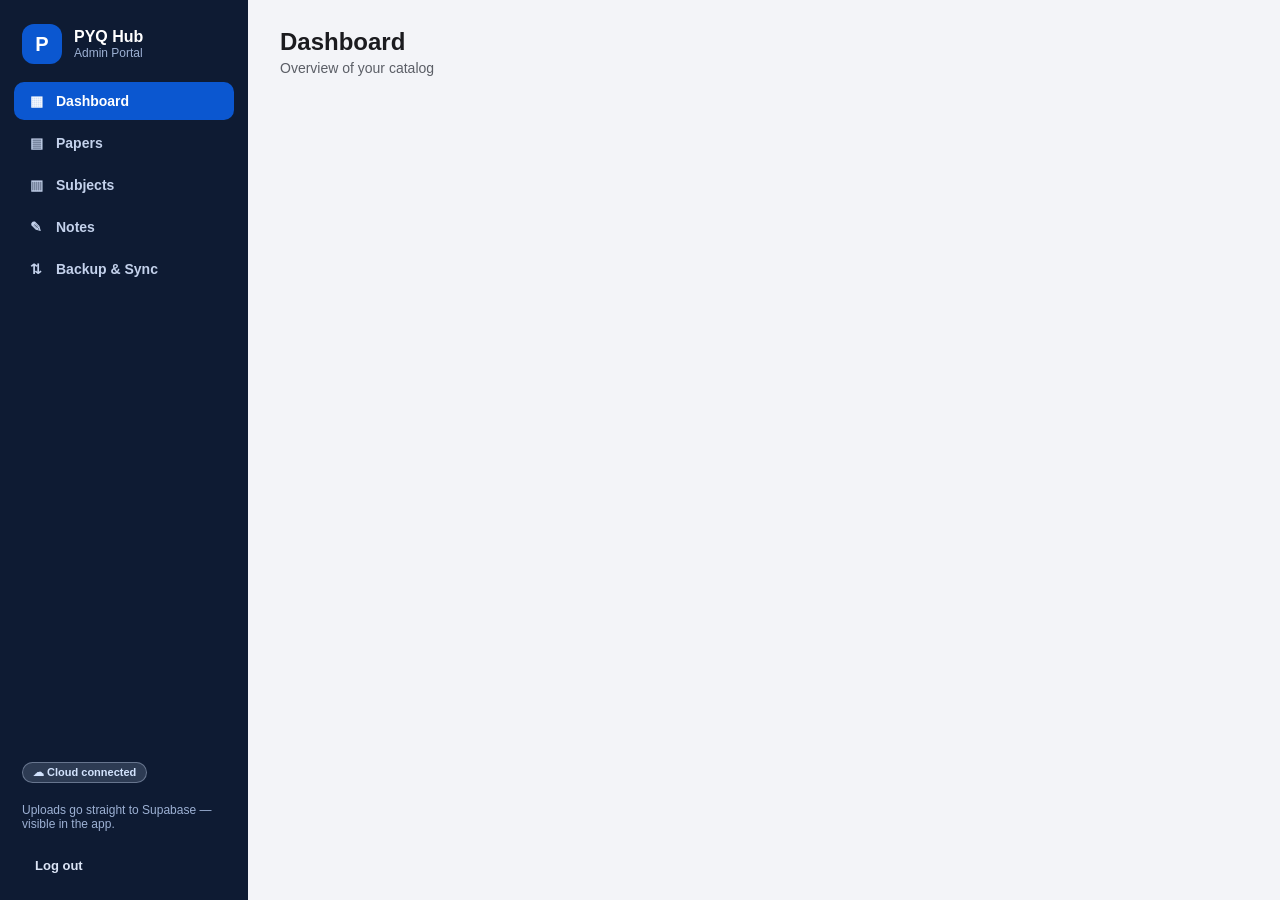
==== admin-portal/public/index.html @ 12325e86 "Initial commit: PaperAdda Android app + admin portal - android/: Kotlin Compose app (com.paperadda.a" ====
<!DOCTYPE html>
<html lang="en">
<head>
  <meta charset="UTF-8" />
  <meta name="viewport" content="width=device-width, initial-scale=1.0" />
  <title>PYQ Hub — Admin Portal</title>
  <link rel="stylesheet" href="css/styles.css" />
</head>
<body>
  <div class="app">
    <!-- ============ SIDEBAR ============ -->
    <aside class="sidebar">
      <div class="brand">
        <div class="brand-icon">P</div>
        <div>
          <div class="brand-name">PYQ Hub</div>
          <div class="brand-sub">Admin Portal</div>
        </div>
      </div>
      <nav class="nav" id="mainNav">
        <button class="nav-item active" data-view="dashboard">
          <span class="nav-ico">▦</span> Dashboard
        </button>
        <button class="nav-item" data-view="papers">
          <span class="nav-ico">▤</span> Papers
        </button>
        <button class="nav-item" data-view="subjects">
          <span class="nav-ico">▥</span> Subjects
        </button>
        <button class="nav-item" data-view="notes">
          <span class="nav-ico">✎</span> Notes
        </button>
        <button class="nav-item" data-view="data">
          <span class="nav-ico">⇅</span> Backup &amp; Sync
        </button>
      </nav>
      <div class="sidebar-foot">
        <div class="pill">☁ Cloud connected</div>
        <p id="adminEmail" class="muted" style="margin:0 0 8px"></p>
        <p>Uploads go straight to Supabase — visible in the app.</p>
        <button class="btn small ghost" id="btnLogout" style="color:#dbe4f5;margin-top:8px">Log out</button>
      </div>
    </aside>

    <!-- ============ MAIN ============ -->
    <main class="main">
      <header class="topbar">
        <div>
          <h1 id="viewTitle">Dashboard</h1>
          <p id="viewSubtitle">Overview of your catalog</p>
        </div>
        <div class="topbar-actions" id="topbarActions"></div>
      </header>

      <section class="view active" id="view-dashboard"></section>
      <section class="view" id="view-papers"></section>
      <section class="view" id="view-subjects"></section>
      <section class="view" id="view-notes"></section>
      <section class="view" id="view-data"></section>
    </main>
  </div>

  <!-- Login gate (admin only) -->
  <div class="login-backdrop" id="loginBackdrop" hidden>
    <div class="login-card">
      <div class="brand-icon" style="margin:0 auto 12px">P</div>
      <h2>PYQ Hub Admin</h2>
      <p class="muted">Sign in with your admin account. Students never see this page.</p>
      <div class="field"><label>Email</label><input id="loginEmail" type="email" autocomplete="username" placeholder="you@example.com" /></div>
      <div class="field"><label>Password</label><input id="loginPassword" type="password" autocomplete="current-password" placeholder="••••••••" /></div>
      <p class="hint" id="loginError" style="color:var(--danger);min-height:18px"></p>
      <button class="btn" id="btnLogin" style="width:100%">Sign in</button>
    </div>
  </div>

  <!-- Modal + toast roots -->
  <div class="modal-backdrop" id="modalBackdrop" hidden>
    <div class="modal" role="dialog" aria-modal="true">
      <div class="modal-head">
        <h2 id="modalTitle">Modal</h2>
        <button class="icon-btn" id="modalClose" aria-label="Close">✕</button>
      </div>
      <div class="modal-body" id="modalBody"></div>
      <div class="modal-foot" id="modalFoot"></div>
    </div>
  </div>
  <div class="toast-wrap" id="toastWrap"></div>

  <script src="js/config.js"></script>
  <script src="js/db.js"></script>
  <script src="js/app.js"></script>
</body>
</html>
---- admin-portal/public/css/styles.css ----
:root {
  --primary: #0b57d0;
  --primary-dark: #08419e;
  --primary-soft: #d3e3fd;
  --bg: #f3f4f8;
  --surface: #ffffff;
  --text: #1b1b1f;
  --text-2: #5b5e66;
  --border: #e2e3e9;
  --danger: #b3261e;
  --danger-soft: #f9dedc;
  --ok: #146c2e;
  --ok-soft: #d4edda;
  --radius: 14px;
  --shadow: 0 1px 2px rgba(16, 24, 40, .06), 0 4px 16px rgba(16, 24, 40, .07);
}

* { box-sizing: border-box; }
html, body { height: 100%; }
body {
  margin: 0;
  font-family: -apple-system, BlinkMacSystemFont, "Segoe UI", Roboto, "Helvetica Neue", Arial, sans-serif;
  background: var(--bg);
  color: var(--text);
  font-size: 14px;
}

.app { display: flex; min-height: 100vh; }

/* ---------- Sidebar ---------- */
.sidebar {
  width: 248px;
  flex-shrink: 0;
  background: #0e1b33;
  color: #dbe4f5;
  display: flex;
  flex-direction: column;
  padding: 20px 14px;
  position: sticky;
  top: 0;
  height: 100vh;
}
.brand { display: flex; gap: 12px; align-items: center; padding: 4px 8px 18px; }
.brand-icon {
  width: 40px; height: 40px; border-radius: 12px;
  background: var(--primary); color: #fff;
  display: flex; align-items: center; justify-content: center;
  font-weight: 800; font-size: 20px;
}
.brand-name { font-weight: 700; font-size: 16px; color: #fff; }
.brand-sub { font-size: 12px; color: #9db1d4; }
.nav { display: flex; flex-direction: column; gap: 4px; }
.nav-item {
  display: flex; align-items: center; gap: 10px;
  background: transparent; border: 0; color: #c4d2ec;
  padding: 11px 12px; border-radius: 10px;
  font-size: 14px; font-weight: 600; cursor: pointer; text-align: left;
}
.nav-item:hover { background: rgba(255,255,255,.08); color: #fff; }
.nav-item.active { background: var(--primary); color: #fff; }
.nav-ico { width: 20px; text-align: center; }
.sidebar-foot { margin-top: auto; padding: 12px 8px 0; font-size: 12px; color: #9db1d4; }
.pill {
  display: inline-block; background: rgba(211,227,253,.16); color: #d3e3fd;
  border: 1px solid rgba(211,227,253,.35);
  font-size: 11px; font-weight: 700; padding: 3px 10px; border-radius: 999px;
  margin-bottom: 8px;
}

/* ---------- Main ---------- */
.main { flex: 1; min-width: 0; padding: 28px 32px 64px; max-width: 1180px; }
.topbar { display: flex; align-items: flex-start; justify-content: space-between; gap: 16px; margin-bottom: 22px; }
.topbar h1 { margin: 0; font-size: 24px; }
.topbar p { margin: 4px 0 0; color: var(--text-2); }
.topbar-actions { display: flex; gap: 10px; }

/* ---------- Buttons / inputs ---------- */
.btn {
  appearance: none; border: 1px solid transparent; border-radius: 10px;
  padding: 10px 18px; font-size: 14px; font-weight: 700; cursor: pointer;
  background: var(--primary); color: #fff;
}
.btn:hover { background: var(--primary-dark); }
.btn.secondary { background: var(--surface); color: var(--primary); border-color: var(--primary); }
.btn.secondary:hover { background: var(--primary-soft); }
.btn.danger { background: var(--danger); }
.btn.ghost { background: transparent; color: var(--text-2); }
.btn.small { padding: 6px 12px; font-size: 13px; border-radius: 8px; }
.btn:disabled { opacity: .55; cursor: not-allowed; }

.icon-btn {
  border: 0; background: #eef0f5; color: var(--text);
  width: 32px; height: 32px; border-radius: 8px; cursor: pointer; font-size: 14px;
}
.icon-btn:hover { background: #e0e3ea; }

.field { margin-bottom: 14px; }
.field label { display: block; font-size: 12px; font-weight: 700; color: var(--text-2); margin-bottom: 6px; text-transform: uppercase; letter-spacing: .04em; }
.field input, .field select, .field textarea {
  width: 100%; padding: 10px 12px; font-size: 14px;
  border: 1px solid var(--border); border-radius: 10px; background: #fff; color: var(--text);
  font-family: inherit;
}
.field input:focus, .field select:focus, .field textarea:focus {
  outline: 2px solid var(--primary); border-color: var(--primary);
}
.field textarea { resize: vertical; min-height: 110px; }
.field-row { display: grid; grid-template-columns: 1fr 1fr; gap: 12px; }
.hint { font-size: 12px; color: var(--text-2); margin-top: 6px; }

/* ---------- Cards / stats ---------- */
.cards { display: grid; grid-template-columns: repeat(4, 1fr); gap: 14px; margin-bottom: 22px; }
.card {
  background: var(--surface); border-radius: var(--radius);
  padding: 18px; box-shadow: var(--shadow);
}
.stat-num { font-size: 30px; font-weight: 800; }
.stat-label { color: var(--text-2); font-size: 13px; margin-top: 2px; }
.panel {
  background: var(--surface); border-radius: var(--radius);
  box-shadow: var(--shadow); padding: 18px; margin-bottom: 18px;
}
.panel h3 { margin: 0 0 12px; font-size: 16px; }

/* ---------- Filters ---------- */
.filters { display: flex; flex-wrap: wrap; gap: 10px; margin-bottom: 16px; }
.filters select, .filters input {
  padding: 9px 12px; font-size: 14px; border: 1px solid var(--border);
  border-radius: 10px; background: #fff; font-family: inherit;
}
.filters input { flex: 1; min-width: 180px; }

/* ---------- Tables ---------- */
.table-wrap { overflow-x: auto; }
table { width: 100%; border-collapse: collapse; font-size: 13.5px; }
th, td { text-align: left; padding: 11px 12px; border-bottom: 1px solid var(--border); vertical-align: middle; }
th { font-size: 12px; text-transform: uppercase; letter-spacing: .05em; color: var(--text-2); background: #f7f8fb; }
tr:last-child td { border-bottom: 0; }
.badge {
  display: inline-block; font-size: 12px; font-weight: 700;
  background: var(--primary-soft); color: var(--primary-dark);
  padding: 3px 10px; border-radius: 999px; white-space: nowrap;
}
.badge.grey { background: #eceef2; color: var(--text-2); }
.badge.green { background: var(--ok-soft); color: var(--ok); }
.badge.red { background: var(--danger-soft); color: var(--danger); }
.row-actions { display: flex; gap: 6px; white-space: nowrap; }
.empty { text-align: center; color: var(--text-2); padding: 36px 12px !important; }

/* ---------- Dropzone ---------- */
.dropzone {
  border: 2px dashed #b9c4d8; border-radius: 12px; padding: 26px 16px;
  text-align: center; color: var(--text-2); cursor: pointer; background: #f8faff;
}
.dropzone:hover, .dropzone.over { border-color: var(--primary); background: var(--primary-soft); }
.dropzone strong { color: var(--primary); }
.file-chip {
  display: flex; align-items: center; gap: 10px; margin-top: 10px;
  background: var(--ok-soft); color: var(--ok);
  border-radius: 10px; padding: 9px 12px; font-size: 13px; font-weight: 600;
}

/* ---------- Modal ---------- */
.modal-backdrop {
  position: fixed; inset: 0; background: rgba(10, 18, 35, .5);
  display: flex; align-items: flex-start; justify-content: center;
  padding: 48px 16px; z-index: 50; overflow-y: auto;
}
.modal-backdrop[hidden] { display: none; }
.modal { background: #fff; border-radius: 18px; width: 560px; max-width: 100%; box-shadow: var(--shadow); }
.modal-head { display: flex; align-items: center; justify-content: space-between; padding: 18px 20px 0; }
.modal-head h2 { margin: 0; font-size: 18px; }
.modal-body { padding: 16px 20px; }
.modal-foot { display: flex; justify-content: flex-end; gap: 10px; padding: 0 20px 20px; }

/* ---------- Login gate ---------- */
.login-backdrop {
  position: fixed; inset: 0; z-index: 100;
  background: #0e1b33;
  display: flex; align-items: center; justify-content: center; padding: 20px;
}
.login-backdrop[hidden] { display: none; }
.login-card {
  background: #fff; border-radius: 20px; width: 380px; max-width: 100%;
  padding: 32px 28px; text-align: center; box-shadow: var(--shadow);
}
.login-card h2 { margin: 0 0 4px; }
.login-card .field { text-align: left; }

/* ---------- Toast ---------- */
.toast-wrap { position: fixed; bottom: 24px; right: 24px; display: flex; flex-direction: column; gap: 10px; z-index: 99; }
.toast {
  background: #101c33; color: #fff; padding: 12px 18px; border-radius: 12px;
  font-size: 14px; font-weight: 600; box-shadow: var(--shadow);
  animation: slidein .25s ease;
}
.toast.ok { background: var(--ok); }
.toast.err { background: var(--danger); }
@keyframes slidein { from { transform: translateY(8px); opacity: 0; } }

/* ---------- Misc ---------- */
.muted { color: var(--text-2); }
.mono { font-family: ui-monospace, SFMono-Regular, Menlo, monospace; font-size: 12.5px; }
.list-plain { margin: 0; padding: 0; list-style: none; }
.list-plain li { padding: 10px 4px; border-bottom: 1px solid var(--border); display: flex; justify-content: space-between; gap: 12px; }
.list-plain li:last-child { border-bottom: 0; }
.view { display: none; }
.view.active { display: block; }
.codebox { background: #0e1b33; color: #d3e3fd; border-radius: 12px; padding: 14px 16px; font-size: 12.5px; overflow-x: auto; white-space: pre; }

@media (max-width: 900px) {
  .cards { grid-template-columns: repeat(2, 1fr); }
  .sidebar { width: 200px; }
  .main { padding: 20px 16px 64px; }
}
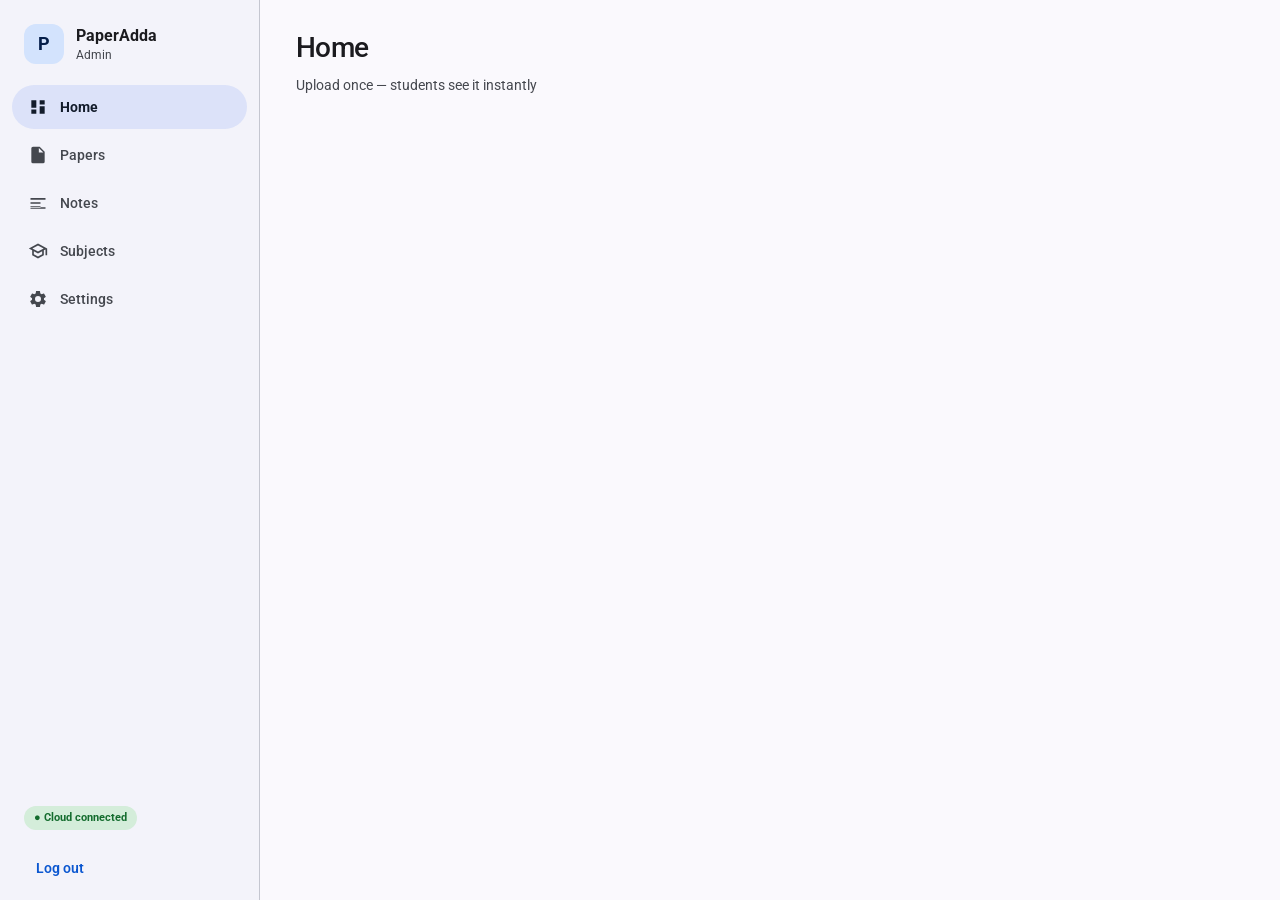
==== commit 967a3f8e: "Redesign admin portal: Material 3, simplified workflow - Material 3 design tokens mirroring Android " ====
--- a/admin-portal/public/index.html
+++ b/admin-portal/public/index.html
@@ -3,77 +3,82 @@
 <head>
   <meta charset="UTF-8" />
   <meta name="viewport" content="width=device-width, initial-scale=1.0" />
-  <title>PYQ Hub — Admin Portal</title>
+  <title>PaperAdda Admin</title>
+  <link rel="preconnect" href="https://fonts.googleapis.com" />
+  <link rel="preconnect" href="https://fonts.gstatic.com" crossorigin />
+  <link href="https://fonts.googleapis.com/css2?family=Roboto:wght@400;500;700&display=swap" rel="stylesheet" />
   <link rel="stylesheet" href="css/styles.css" />
 </head>
 <body>
   <div class="app">
-    <!-- ============ SIDEBAR ============ -->
     <aside class="sidebar">
       <div class="brand">
         <div class="brand-icon">P</div>
         <div>
-          <div class="brand-name">PYQ Hub</div>
-          <div class="brand-sub">Admin Portal</div>
+          <div class="brand-name">PaperAdda</div>
+          <div class="brand-sub">Admin</div>
         </div>
       </div>
+
       <nav class="nav" id="mainNav">
         <button class="nav-item active" data-view="dashboard">
-          <span class="nav-ico">▦</span> Dashboard
+          <svg class="nav-svg" viewBox="0 0 24 24" aria-hidden="true"><path d="M4 13h6V4H4v9zm0 7h6v-5H4v5zm10 0h6v-9h-6v9zm0-16v5h6V4h-6z"/></svg>
+          Home
         </button>
         <button class="nav-item" data-view="papers">
-          <span class="nav-ico">▤</span> Papers
+          <svg class="nav-svg" viewBox="0 0 24 24" aria-hidden="true"><path d="M14 2H6a2 2 0 0 0-2 2v16a2 2 0 0 0 2 2h12a2 2 0 0 0 2-2V8l-6-6zm-1 7V3.5L18.5 9H13z"/></svg>
+          Papers
+        </button>
+        <button class="nav-item" data-view="notes">
+          <svg class="nav-svg" viewBox="0 0 24 24" aria-hidden="true"><path d="M3 18h12v-2H3v2zm0-5h12v-2H3v2zm0-7v2h18V6H3zm18 13H3v-2h18v2z"/></svg>
+          Notes
         </button>
         <button class="nav-item" data-view="subjects">
-          <span class="nav-ico">▥</span> Subjects
-        </button>
-        <button class="nav-item" data-view="notes">
-          <span class="nav-ico">✎</span> Notes
+          <svg class="nav-svg" viewBox="0 0 24 24" aria-hidden="true"><path d="M12 3L1 9l4 2.18v6L12 21l7-3.82v-6l2-1.09V17h2V9L12 3zm6.82 6L12 12.72 5.18 9 12 5.28 18.82 9zM17 15.99l-5 2.73-5-2.73v-3.72L12 15l5-2.73v3.72z"/></svg>
+          Subjects
         </button>
         <button class="nav-item" data-view="data">
-          <span class="nav-ico">⇅</span> Backup &amp; Sync
+          <svg class="nav-svg" viewBox="0 0 24 24" aria-hidden="true"><path d="M19.14 12.94c.04-.3.06-.61.06-.94 0-.32-.02-.64-.07-.94l2.03-1.58a.49.49 0 0 0 .12-.61l-1.92-3.32a.49.49 0 0 0-.59-.22l-2.39.96c-.5-.38-1.03-.7-1.62-.94l-.36-2.54a.484.484 0 0 0-.48-.41h-3.84c-.24 0-.43.17-.47.41l-.36 2.54c-.59.24-1.13.57-1.62.94l-2.39-.96a.49.49 0 0 0-.59.22L2.74 8.87c-.12.21-.08.47.12.61l2.03 1.58c-.05.3-.07.62-.07.94s.02.64.07.94l-2.03 1.58a.49.49 0 0 0-.12.61l1.92 3.32c.12.22.37.29.59.22l2.39-.96c.5.38 1.03.7 1.62.94l.36 2.54c.05.24.24.41.48.41h3.84c.24 0 .44-.17.47-.41l.36-2.54c.59-.24 1.13-.56 1.62-.94l2.39.96c.22.08.47 0 .59-.22l1.92-3.32c.12-.22.07-.47-.12-.61l-2.01-1.58zM12 15.6A3.6 3.6 0 1 1 12 8.4a3.6 3.6 0 0 1 0 7.2z"/></svg>
+          Settings
         </button>
       </nav>
+
       <div class="sidebar-foot">
-        <div class="pill">☁ Cloud connected</div>
-        <p id="adminEmail" class="muted" style="margin:0 0 8px"></p>
-        <p>Uploads go straight to Supabase — visible in the app.</p>
-        <button class="btn small ghost" id="btnLogout" style="color:#dbe4f5;margin-top:8px">Log out</button>
+        <div class="pill" id="connPill">● Cloud connected</div>
+        <p id="adminEmail" class="muted"></p>
+        <button class="btn text-btn" id="btnLogout">Log out</button>
       </div>
     </aside>
 
-    <!-- ============ MAIN ============ -->
     <main class="main">
       <header class="topbar">
         <div>
-          <h1 id="viewTitle">Dashboard</h1>
-          <p id="viewSubtitle">Overview of your catalog</p>
+          <h1 id="viewTitle">Home</h1>
+          <p id="viewSubtitle">Upload once — students see it instantly</p>
         </div>
         <div class="topbar-actions" id="topbarActions"></div>
       </header>
 
       <section class="view active" id="view-dashboard"></section>
       <section class="view" id="view-papers"></section>
+      <section class="view" id="view-notes"></section>
       <section class="view" id="view-subjects"></section>
-      <section class="view" id="view-notes"></section>
       <section class="view" id="view-data"></section>
     </main>
   </div>
 
-  <!-- Login gate (admin only) -->
   <div class="login-backdrop" id="loginBackdrop" hidden>
     <div class="login-card">
-      <div class="brand-icon" style="margin:0 auto 12px">P</div>
-      <h2>PYQ Hub Admin</h2>
-      <p class="muted">Sign in with your admin account. Students never see this page.</p>
+      <div class="brand-icon login-logo">P</div>
+      <h2>PaperAdda Admin</h2>
+      <p class="muted">Sign in to publish papers &amp; notes.</p>
       <div class="field"><label>Email</label><input id="loginEmail" type="email" autocomplete="username" placeholder="you@example.com" /></div>
       <div class="field"><label>Password</label><input id="loginPassword" type="password" autocomplete="current-password" placeholder="••••••••" /></div>
-      <p class="hint" id="loginError" style="color:var(--danger);min-height:18px"></p>
-      <button class="btn" id="btnLogin" style="width:100%">Sign in</button>
+      <p class="hint" id="loginError" style="color:var(--error);min-height:18px"></p>
+      <button class="btn filled tonal-elev" id="btnLogin">Sign in</button>
     </div>
   </div>
 
-  <!-- Modal + toast roots -->
   <div class="modal-backdrop" id="modalBackdrop" hidden>
     <div class="modal" role="dialog" aria-modal="true">
       <div class="modal-head">
--- a/admin-portal/public/css/styles.css
+++ b/admin-portal/public/css/styles.css
@@ -1,215 +1,390 @@
+/* PaperAdda Admin — Material 3 tokens (mirrors Android Color.kt / Theme.kt) */
 :root {
+  /* Primary */
   --primary: #0b57d0;
-  --primary-dark: #08419e;
-  --primary-soft: #d3e3fd;
-  --bg: #f3f4f8;
-  --surface: #ffffff;
-  --text: #1b1b1f;
-  --text-2: #5b5e66;
-  --border: #e2e3e9;
-  --danger: #b3261e;
-  --danger-soft: #f9dedc;
-  --ok: #146c2e;
-  --ok-soft: #d4edda;
-  --radius: 14px;
-  --shadow: 0 1px 2px rgba(16, 24, 40, .06), 0 4px 16px rgba(16, 24, 40, .07);
+  --on-primary: #ffffff;
+  --primary-container: #d3e3fd;
+  --on-primary-container: #041e49;
+  --primary-hover: #08419e;
+
+  /* Secondary / tertiary */
+  --secondary-container: #dce2f9;
+  --on-secondary-container: #131c2b;
+  --tertiary-container: #ffd8ee;
+  --on-tertiary-container: #2e1125;
+
+  /* Surfaces (M3 elevation ladder) */
+  --surface: #faf9fd;
+  --surface-low: #f3f3fa;
+  --surface-container: #eeedf3;
+  --surface-high: #e9e8ef;
+  --surface-highest: #e3e2e6;
+  --surface-raised: #ffffff;
+
+  /* Content */
+  --on-surface: #1b1b1f;
+  --on-surface-variant: #44474e;
+  --outline: #74777f;
+  --outline-variant: #c4c6d0;
+
+  /* State */
+  --error: #b3261e;
+  --error-container: #f9dedc;
+  --on-error-container: #410e0b;
+  --success: #146c2e;
+  --success-container: #d4edda;
+
+  /* Shape */
+  --radius-xs: 4px;
+  --radius-sm: 8px;
+  --radius-md: 12px;
+  --radius-lg: 16px;
+  --radius-xl: 20px;
+  --radius-full: 999px;
+
+  --shadow-1: 0 1px 2px rgba(0, 0, 0, .08);
+  --shadow-2: 0 1px 2px rgba(0, 0, 0, .08), 0 2px 6px rgba(0, 0, 0, .06);
+  --shadow-3: 0 4px 12px rgba(0, 0, 0, .12);
+
+  --font: "Roboto", -apple-system, BlinkMacSystemFont, "Segoe UI", sans-serif;
 }
 
 * { box-sizing: border-box; }
 html, body { height: 100%; }
 body {
   margin: 0;
-  font-family: -apple-system, BlinkMacSystemFont, "Segoe UI", Roboto, "Helvetica Neue", Arial, sans-serif;
-  background: var(--bg);
-  color: var(--text);
+  font-family: var(--font);
+  background: var(--surface);
+  color: var(--on-surface);
   font-size: 14px;
+  line-height: 1.45;
 }
 
 .app { display: flex; min-height: 100vh; }
 
-/* ---------- Sidebar ---------- */
+/* ========== Sidebar ========== */
 .sidebar {
-  width: 248px;
+  width: 260px;
   flex-shrink: 0;
-  background: #0e1b33;
-  color: #dbe4f5;
+  background: var(--surface-low);
+  border-right: 1px solid var(--outline-variant);
   display: flex;
   flex-direction: column;
-  padding: 20px 14px;
+  padding: 20px 12px 16px;
   position: sticky;
   top: 0;
   height: 100vh;
 }
-.brand { display: flex; gap: 12px; align-items: center; padding: 4px 8px 18px; }
+.brand { display: flex; gap: 12px; align-items: center; padding: 4px 12px 20px; }
 .brand-icon {
-  width: 40px; height: 40px; border-radius: 12px;
-  background: var(--primary); color: #fff;
+  width: 40px; height: 40px; border-radius: var(--radius-md);
+  background: var(--primary-container); color: var(--on-primary-container);
   display: flex; align-items: center; justify-content: center;
-  font-weight: 800; font-size: 20px;
-}
-.brand-name { font-weight: 700; font-size: 16px; color: #fff; }
-.brand-sub { font-size: 12px; color: #9db1d4; }
+  font-weight: 700; font-size: 18px;
+}
+.brand-name { font-weight: 700; font-size: 16px; color: var(--on-surface); }
+.brand-sub { font-size: 12px; color: var(--on-surface-variant); }
+
 .nav { display: flex; flex-direction: column; gap: 4px; }
 .nav-item {
-  display: flex; align-items: center; gap: 10px;
-  background: transparent; border: 0; color: #c4d2ec;
-  padding: 11px 12px; border-radius: 10px;
-  font-size: 14px; font-weight: 600; cursor: pointer; text-align: left;
-}
-.nav-item:hover { background: rgba(255,255,255,.08); color: #fff; }
-.nav-item.active { background: var(--primary); color: #fff; }
-.nav-ico { width: 20px; text-align: center; }
-.sidebar-foot { margin-top: auto; padding: 12px 8px 0; font-size: 12px; color: #9db1d4; }
+  display: flex; align-items: center; gap: 12px;
+  background: transparent; border: 0; color: var(--on-surface-variant);
+  padding: 12px 16px; border-radius: var(--radius-full);
+  font-size: 14px; font-weight: 500; cursor: pointer; text-align: left;
+  font-family: inherit;
+  transition: background .15s ease, color .15s ease;
+}
+.nav-item:hover { background: var(--surface-container); color: var(--on-surface); }
+.nav-item.active {
+  background: var(--secondary-container);
+  color: var(--on-secondary-container);
+  font-weight: 700;
+}
+.nav-svg { width: 20px; height: 20px; fill: currentColor; flex-shrink: 0; }
+
+.sidebar-foot { margin-top: auto; padding: 12px 12px 0; font-size: 12px; color: var(--on-surface-variant); }
 .pill {
-  display: inline-block; background: rgba(211,227,253,.16); color: #d3e3fd;
-  border: 1px solid rgba(211,227,253,.35);
-  font-size: 11px; font-weight: 700; padding: 3px 10px; border-radius: 999px;
-  margin-bottom: 8px;
-}
-
-/* ---------- Main ---------- */
-.main { flex: 1; min-width: 0; padding: 28px 32px 64px; max-width: 1180px; }
-.topbar { display: flex; align-items: flex-start; justify-content: space-between; gap: 16px; margin-bottom: 22px; }
-.topbar h1 { margin: 0; font-size: 24px; }
-.topbar p { margin: 4px 0 0; color: var(--text-2); }
-.topbar-actions { display: flex; gap: 10px; }
-
-/* ---------- Buttons / inputs ---------- */
+  display: inline-flex; align-items: center; gap: 6px;
+  background: var(--success-container); color: var(--success);
+  font-size: 11px; font-weight: 700; padding: 4px 10px;
+  border-radius: var(--radius-full); margin-bottom: 10px;
+}
+
+/* ========== Main ========== */
+.main { flex: 1; min-width: 0; padding: 28px 36px 64px; max-width: 1120px; }
+.topbar {
+  display: flex; align-items: flex-start; justify-content: space-between;
+  gap: 16px; margin-bottom: 24px;
+}
+.topbar h1 { margin: 0; font-size: 28px; font-weight: 500; letter-spacing: -.02em; }
+.topbar p { margin: 6px 0 0; color: var(--on-surface-variant); font-size: 14px; }
+.topbar-actions { display: flex; gap: 10px; flex-wrap: wrap; }
+
+/* ========== Buttons ========== */
 .btn {
-  appearance: none; border: 1px solid transparent; border-radius: 10px;
-  padding: 10px 18px; font-size: 14px; font-weight: 700; cursor: pointer;
-  background: var(--primary); color: #fff;
-}
-.btn:hover { background: var(--primary-dark); }
-.btn.secondary { background: var(--surface); color: var(--primary); border-color: var(--primary); }
-.btn.secondary:hover { background: var(--primary-soft); }
-.btn.danger { background: var(--danger); }
-.btn.ghost { background: transparent; color: var(--text-2); }
-.btn.small { padding: 6px 12px; font-size: 13px; border-radius: 8px; }
-.btn:disabled { opacity: .55; cursor: not-allowed; }
+  appearance: none; border: 1px solid transparent; border-radius: var(--radius-full);
+  padding: 10px 22px; font-size: 14px; font-weight: 600; cursor: pointer;
+  background: var(--primary); color: var(--on-primary);
+  font-family: inherit; display: inline-flex; align-items: center; gap: 8px;
+  transition: background .15s ease, box-shadow .15s ease;
+}
+.btn:hover { background: var(--primary-hover); box-shadow: var(--shadow-1); }
+.btn:active { background: #063d8f; }
+.btn.secondary {
+  background: transparent; color: var(--primary);
+  border-color: var(--outline-variant);
+}
+.btn.secondary:hover { background: var(--primary-container); border-color: transparent; }
+.btn.tonal { background: var(--secondary-container); color: var(--on-secondary-container); }
+.btn.tonal:hover { background: #c5cdf5; }
+.btn.danger { background: var(--error); color: #fff; }
+.btn.danger:hover { background: #8c1d18; }
+.btn.ghost { background: transparent; color: var(--on-surface-variant); }
+.btn.ghost:hover { background: var(--surface-container); }
+.btn.small { padding: 6px 14px; font-size: 13px; }
+.btn.text-btn {
+  background: transparent; color: var(--primary); padding: 8px 12px;
+  border: 0; font-weight: 600;
+}
+.btn.text-btn:hover { background: var(--primary-container); box-shadow: none; }
+.btn:disabled { opacity: .5; cursor: not-allowed; box-shadow: none; }
+.btn.full { width: 100%; justify-content: center; }
 
 .icon-btn {
-  border: 0; background: #eef0f5; color: var(--text);
-  width: 32px; height: 32px; border-radius: 8px; cursor: pointer; font-size: 14px;
-}
-.icon-btn:hover { background: #e0e3ea; }
-
-.field { margin-bottom: 14px; }
-.field label { display: block; font-size: 12px; font-weight: 700; color: var(--text-2); margin-bottom: 6px; text-transform: uppercase; letter-spacing: .04em; }
+  border: 0; background: transparent; color: var(--on-surface-variant);
+  width: 36px; height: 36px; border-radius: var(--radius-full);
+  cursor: pointer; font-size: 15px; display: inline-flex;
+  align-items: center; justify-content: center;
+}
+.icon-btn:hover { background: var(--surface-container); color: var(--on-surface); }
+.icon-btn.danger:hover { background: var(--error-container); color: var(--error); }
+
+/* ========== Fields ========== */
+.field { margin-bottom: 16px; }
+.field label {
+  display: block; font-size: 12px; font-weight: 600;
+  color: var(--on-surface-variant); margin-bottom: 6px;
+  letter-spacing: .02em;
+}
 .field input, .field select, .field textarea {
-  width: 100%; padding: 10px 12px; font-size: 14px;
-  border: 1px solid var(--border); border-radius: 10px; background: #fff; color: var(--text);
-  font-family: inherit;
-}
+  width: 100%; padding: 14px 16px; font-size: 14px;
+  border: 1px solid var(--outline); border-radius: var(--radius-xs);
+  background: var(--surface-raised); color: var(--on-surface);
+  font-family: inherit; transition: border-color .12s ease, box-shadow .12s ease;
+}
+.field input:hover, .field select:hover, .field textarea:hover { border-color: var(--on-surface-variant); }
 .field input:focus, .field select:focus, .field textarea:focus {
-  outline: 2px solid var(--primary); border-color: var(--primary);
-}
-.field textarea { resize: vertical; min-height: 110px; }
+  outline: none; border-color: var(--primary);
+  box-shadow: 0 0 0 1px var(--primary);
+}
+.field textarea { resize: vertical; min-height: 96px; border-radius: var(--radius-sm); }
+.field input[disabled], .field select[disabled] {
+  background: var(--surface-container); color: var(--on-surface-variant);
+}
 .field-row { display: grid; grid-template-columns: 1fr 1fr; gap: 12px; }
-.hint { font-size: 12px; color: var(--text-2); margin-top: 6px; }
-
-/* ---------- Cards / stats ---------- */
-.cards { display: grid; grid-template-columns: repeat(4, 1fr); gap: 14px; margin-bottom: 22px; }
+.hint { font-size: 12px; color: var(--on-surface-variant); margin-top: 6px; }
+
+/* ========== Cards / stats ========== */
+.cards { display: grid; grid-template-columns: repeat(4, 1fr); gap: 12px; margin-bottom: 24px; }
 .card {
-  background: var(--surface); border-radius: var(--radius);
-  padding: 18px; box-shadow: var(--shadow);
-}
-.stat-num { font-size: 30px; font-weight: 800; }
-.stat-label { color: var(--text-2); font-size: 13px; margin-top: 2px; }
+  background: var(--surface-raised); border-radius: var(--radius-lg);
+  padding: 20px; box-shadow: var(--shadow-1);
+  border: 1px solid transparent;
+}
+.stat-num { font-size: 32px; font-weight: 400; letter-spacing: -.02em; }
+.stat-label { color: var(--on-surface-variant); font-size: 13px; margin-top: 4px; font-weight: 500; }
+
+/* Quick action tiles on Home */
+.action-grid {
+  display: grid; grid-template-columns: repeat(3, 1fr); gap: 12px;
+  margin-bottom: 24px;
+}
+.action-tile {
+  background: var(--surface-raised); border-radius: var(--radius-xl);
+  padding: 24px 20px; box-shadow: var(--shadow-1);
+  border: 1px solid var(--outline-variant);
+  cursor: pointer; text-align: left; font-family: inherit;
+  transition: box-shadow .15s ease, border-color .15s ease, transform .1s ease;
+  display: flex; flex-direction: column; gap: 10px;
+}
+.action-tile:hover {
+  box-shadow: var(--shadow-2); border-color: var(--primary);
+  transform: translateY(-1px);
+}
+.action-tile .tile-ico {
+  width: 48px; height: 48px; border-radius: var(--radius-md);
+  background: var(--primary-container); color: var(--on-primary-container);
+  display: flex; align-items: center; justify-content: center; font-size: 22px;
+}
+.action-tile h3 { margin: 0; font-size: 16px; font-weight: 600; color: var(--on-surface); }
+.action-tile p { margin: 0; font-size: 13px; color: var(--on-surface-variant); }
+
 .panel {
-  background: var(--surface); border-radius: var(--radius);
-  box-shadow: var(--shadow); padding: 18px; margin-bottom: 18px;
-}
-.panel h3 { margin: 0 0 12px; font-size: 16px; }
-
-/* ---------- Filters ---------- */
-.filters { display: flex; flex-wrap: wrap; gap: 10px; margin-bottom: 16px; }
+  background: var(--surface-raised); border-radius: var(--radius-lg);
+  box-shadow: var(--shadow-1); padding: 20px; margin-bottom: 16px;
+}
+.panel h3 {
+  margin: 0 0 14px; font-size: 16px; font-weight: 600;
+  display: flex; align-items: center; justify-content: space-between; gap: 12px;
+}
+.panel h3 .panel-sub { font-size: 13px; font-weight: 400; color: var(--on-surface-variant); }
+
+/* ========== Filters ========== */
+.filters { display: flex; flex-wrap: wrap; gap: 10px; margin-bottom: 16px; align-items: center; }
 .filters select, .filters input {
-  padding: 9px 12px; font-size: 14px; border: 1px solid var(--border);
-  border-radius: 10px; background: #fff; font-family: inherit;
+  padding: 10px 14px; font-size: 14px; border: 1px solid var(--outline);
+  border-radius: var(--radius-sm); background: var(--surface-raised);
+  font-family: inherit; color: var(--on-surface);
 }
 .filters input { flex: 1; min-width: 180px; }
-
-/* ---------- Tables ---------- */
-.table-wrap { overflow-x: auto; }
+.filters select:focus, .filters input:focus {
+  outline: none; border-color: var(--primary); box-shadow: 0 0 0 1px var(--primary);
+}
+
+/* ========== Tables ========== */
+.table-wrap { overflow-x: auto; border-radius: var(--radius-md); }
 table { width: 100%; border-collapse: collapse; font-size: 13.5px; }
-th, td { text-align: left; padding: 11px 12px; border-bottom: 1px solid var(--border); vertical-align: middle; }
-th { font-size: 12px; text-transform: uppercase; letter-spacing: .05em; color: var(--text-2); background: #f7f8fb; }
+th, td {
+  text-align: left; padding: 14px 12px;
+  border-bottom: 1px solid var(--outline-variant);
+  vertical-align: middle;
+}
+th {
+  font-size: 11px; text-transform: uppercase; letter-spacing: .06em;
+  color: var(--on-surface-variant); font-weight: 700;
+  background: var(--surface-low);
+}
 tr:last-child td { border-bottom: 0; }
+tbody tr:hover td { background: var(--surface-low); }
 .badge {
-  display: inline-block; font-size: 12px; font-weight: 700;
-  background: var(--primary-soft); color: var(--primary-dark);
-  padding: 3px 10px; border-radius: 999px; white-space: nowrap;
-}
-.badge.grey { background: #eceef2; color: var(--text-2); }
-.badge.green { background: var(--ok-soft); color: var(--ok); }
-.badge.red { background: var(--danger-soft); color: var(--danger); }
-.row-actions { display: flex; gap: 6px; white-space: nowrap; }
-.empty { text-align: center; color: var(--text-2); padding: 36px 12px !important; }
-
-/* ---------- Dropzone ---------- */
+  display: inline-block; font-size: 11px; font-weight: 700;
+  background: var(--primary-container); color: var(--on-primary-container);
+  padding: 4px 10px; border-radius: var(--radius-full); white-space: nowrap;
+}
+.badge.grey { background: var(--surface-highest); color: var(--on-surface-variant); }
+.badge.green { background: var(--success-container); color: var(--success); }
+.badge.red { background: var(--error-container); color: var(--error); }
+.row-actions { display: flex; gap: 2px; white-space: nowrap; justify-content: flex-end; }
+.empty {
+  text-align: center; color: var(--on-surface-variant);
+  padding: 48px 16px !important;
+}
+.empty strong { display: block; color: var(--on-surface); font-size: 15px; margin-bottom: 6px; }
+
+/* ========== Dropzone ========== */
 .dropzone {
-  border: 2px dashed #b9c4d8; border-radius: 12px; padding: 26px 16px;
-  text-align: center; color: var(--text-2); cursor: pointer; background: #f8faff;
-}
-.dropzone:hover, .dropzone.over { border-color: var(--primary); background: var(--primary-soft); }
-.dropzone strong { color: var(--primary); }
+  border: 2px dashed var(--outline-variant); border-radius: var(--radius-md);
+  padding: 32px 16px; text-align: center; color: var(--on-surface-variant);
+  cursor: pointer; background: var(--surface-low);
+  transition: border-color .15s ease, background .15s ease;
+}
+.dropzone:hover, .dropzone.over {
+  border-color: var(--primary); background: var(--primary-container);
+}
+.dropzone strong { color: var(--primary); display: block; font-size: 15px; margin-bottom: 4px; }
+.dropzone .dz-hint { font-size: 12px; }
 .file-chip {
   display: flex; align-items: center; gap: 10px; margin-top: 10px;
-  background: var(--ok-soft); color: var(--ok);
-  border-radius: 10px; padding: 9px 12px; font-size: 13px; font-weight: 600;
-}
-
-/* ---------- Modal ---------- */
+  background: var(--success-container); color: var(--success);
+  border-radius: var(--radius-sm); padding: 12px 14px;
+  font-size: 13px; font-weight: 600;
+}
+
+/* Advanced fields toggle */
+.adv-toggle {
+  display: flex; align-items: center; gap: 8px;
+  background: none; border: 0; color: var(--primary);
+  font-family: inherit; font-size: 13px; font-weight: 600;
+  cursor: pointer; padding: 8px 0; margin-bottom: 4px;
+}
+.adv-toggle:hover { text-decoration: underline; }
+.adv-fields[hidden] { display: none; }
+
+/* ========== Modal ========== */
 .modal-backdrop {
-  position: fixed; inset: 0; background: rgba(10, 18, 35, .5);
+  position: fixed; inset: 0; background: rgba(0, 0, 0, .4);
   display: flex; align-items: flex-start; justify-content: center;
   padding: 48px 16px; z-index: 50; overflow-y: auto;
 }
 .modal-backdrop[hidden] { display: none; }
-.modal { background: #fff; border-radius: 18px; width: 560px; max-width: 100%; box-shadow: var(--shadow); }
-.modal-head { display: flex; align-items: center; justify-content: space-between; padding: 18px 20px 0; }
-.modal-head h2 { margin: 0; font-size: 18px; }
-.modal-body { padding: 16px 20px; }
-.modal-foot { display: flex; justify-content: flex-end; gap: 10px; padding: 0 20px 20px; }
-
-/* ---------- Login gate ---------- */
+.modal {
+  background: var(--surface-raised); border-radius: var(--radius-xl);
+  width: 560px; max-width: 100%; box-shadow: var(--shadow-3);
+}
+.modal-head {
+  display: flex; align-items: center; justify-content: space-between;
+  padding: 24px 24px 0;
+}
+.modal-head h2 { margin: 0; font-size: 20px; font-weight: 500; }
+.modal-body { padding: 20px 24px 8px; }
+.modal-foot {
+  display: flex; justify-content: flex-end; gap: 10px;
+  padding: 12px 24px 24px;
+}
+
+/* ========== Login ========== */
 .login-backdrop {
   position: fixed; inset: 0; z-index: 100;
-  background: #0e1b33;
+  background: linear-gradient(160deg, #041e49 0%, #0b57d0 100%);
   display: flex; align-items: center; justify-content: center; padding: 20px;
 }
 .login-backdrop[hidden] { display: none; }
 .login-card {
-  background: #fff; border-radius: 20px; width: 380px; max-width: 100%;
-  padding: 32px 28px; text-align: center; box-shadow: var(--shadow);
-}
-.login-card h2 { margin: 0 0 4px; }
+  background: var(--surface-raised); border-radius: var(--radius-xl);
+  width: 400px; max-width: 100%; padding: 40px 32px 32px;
+  text-align: center; box-shadow: var(--shadow-3);
+}
+.login-logo { margin: 0 auto 16px; width: 56px; height: 56px; font-size: 24px; border-radius: var(--radius-lg); }
+.login-card h2 { margin: 0 0 6px; font-size: 22px; font-weight: 500; }
 .login-card .field { text-align: left; }
-
-/* ---------- Toast ---------- */
-.toast-wrap { position: fixed; bottom: 24px; right: 24px; display: flex; flex-direction: column; gap: 10px; z-index: 99; }
+.login-card .btn { margin-top: 4px; }
+
+/* ========== Toast ========== */
+.toast-wrap {
+  position: fixed; bottom: 24px; right: 24px;
+  display: flex; flex-direction: column; gap: 10px; z-index: 99;
+}
 .toast {
-  background: #101c33; color: #fff; padding: 12px 18px; border-radius: 12px;
-  font-size: 14px; font-weight: 600; box-shadow: var(--shadow);
-  animation: slidein .25s ease;
-}
-.toast.ok { background: var(--ok); }
-.toast.err { background: var(--danger); }
+  background: #303034; color: #fff; padding: 14px 20px;
+  border-radius: var(--radius-sm); font-size: 14px; font-weight: 500;
+  box-shadow: var(--shadow-2); animation: slidein .2s ease;
+  max-width: 360px;
+}
+.toast.ok { background: var(--success); }
+.toast.err { background: var(--error); }
 @keyframes slidein { from { transform: translateY(8px); opacity: 0; } }
 
-/* ---------- Misc ---------- */
-.muted { color: var(--text-2); }
+/* ========== Misc ========== */
+.muted { color: var(--on-surface-variant); }
 .mono { font-family: ui-monospace, SFMono-Regular, Menlo, monospace; font-size: 12.5px; }
 .list-plain { margin: 0; padding: 0; list-style: none; }
-.list-plain li { padding: 10px 4px; border-bottom: 1px solid var(--border); display: flex; justify-content: space-between; gap: 12px; }
+.list-plain li {
+  padding: 14px 4px; border-bottom: 1px solid var(--outline-variant);
+  display: flex; justify-content: space-between; gap: 12px; align-items: flex-start;
+}
 .list-plain li:last-child { border-bottom: 0; }
 .view { display: none; }
 .view.active { display: block; }
-.codebox { background: #0e1b33; color: #d3e3fd; border-radius: 12px; padding: 14px 16px; font-size: 12.5px; overflow-x: auto; white-space: pre; }
-
-@media (max-width: 900px) {
+.codebox {
+  background: var(--surface-highest); color: var(--on-surface-variant);
+  border-radius: var(--radius-md); padding: 14px 16px;
+  font-size: 12.5px; overflow-x: auto; white-space: pre;
+  font-family: ui-monospace, SFMono-Regular, Menlo, monospace;
+}
+
+.hairline { border: 0; border-top: 1px solid var(--outline-variant); margin: 8px 0 16px; }
+
+/* Progress / save states */
+.btn.loading { pointer-events: none; opacity: .7; }
+
+@media (max-width: 960px) {
   .cards { grid-template-columns: repeat(2, 1fr); }
-  .sidebar { width: 200px; }
+  .action-grid { grid-template-columns: 1fr; }
+  .sidebar { width: 72px; padding: 16px 8px; }
+  .brand-name, .brand-sub, .sidebar-foot .pill, .sidebar-foot p, .nav-item span, .nav-item { font-size: 0; }
+  .nav-item { justify-content: center; padding: 14px 8px; }
+  .nav-svg { width: 22px; height: 22px; }
+  .brand { justify-content: center; padding: 4px 0 16px; }
   .main { padding: 20px 16px 64px; }
-}
+  .field-row { grid-template-columns: 1fr; }
+}
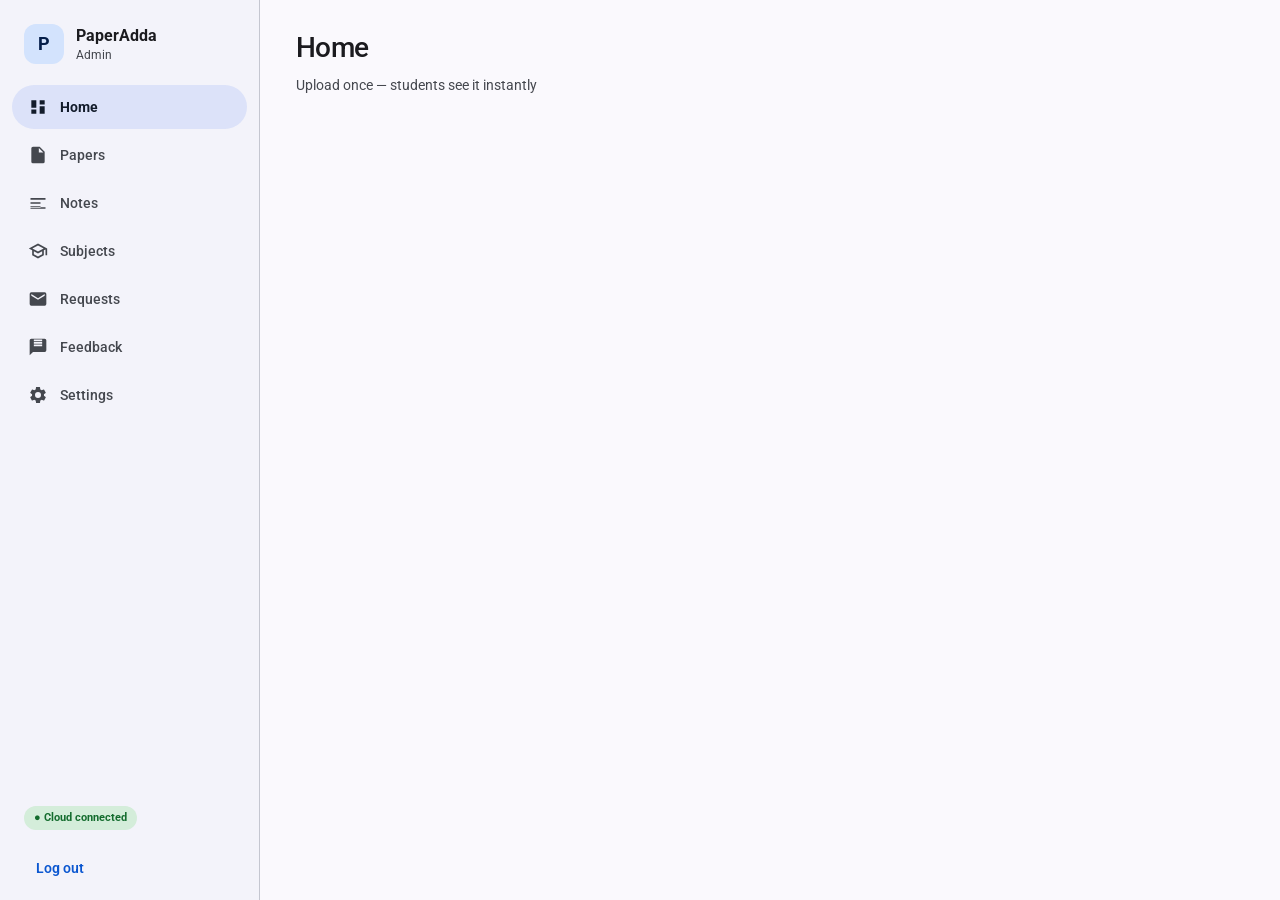
==== commit a09e4f15: "Ship real Android source for the published 1.4 build The releases were being published from an untra" ====
--- a/admin-portal/public/index.html
+++ b/admin-portal/public/index.html
@@ -3,10 +3,14 @@
 <head>
   <meta charset="UTF-8" />
   <meta name="viewport" content="width=device-width, initial-scale=1.0" />
+  <meta name="robots" content="noindex, nofollow" />
+  <meta name="description" content="PaperAdda Admin — manage subjects, question papers, notes, and student requests." />
   <title>PaperAdda Admin</title>
+  <link rel="icon" href="data:image/svg+xml,%3Csvg xmlns='http://www.w3.org/2000/svg' viewBox='0 0 64 64'%3E%3Crect width='64' height='64' rx='14' fill='%231a73e8'/%3E%3Ctext x='32' y='44' text-anchor='middle' font-family='system-ui,sans-serif' font-size='36' font-weight='700' fill='%23fff'%3EP%3C/text%3E%3C/svg%3E" />
   <link rel="preconnect" href="https://fonts.googleapis.com" />
   <link rel="preconnect" href="https://fonts.gstatic.com" crossorigin />
   <link href="https://fonts.googleapis.com/css2?family=Roboto:wght@400;500;700&display=swap" rel="stylesheet" />
+  <link href="https://fonts.googleapis.com/css2?family=Material+Symbols+Rounded:opsz,wght,FILL,GRAD@20..48,100..700,0..1,-50..200&display=block" rel="stylesheet" />
   <link rel="stylesheet" href="css/styles.css" />
 </head>
 <body>
@@ -23,23 +27,31 @@
       <nav class="nav" id="mainNav">
         <button class="nav-item active" data-view="dashboard">
           <svg class="nav-svg" viewBox="0 0 24 24" aria-hidden="true"><path d="M4 13h6V4H4v9zm0 7h6v-5H4v5zm10 0h6v-9h-6v9zm0-16v5h6V4h-6z"/></svg>
-          Home
+          <span class="nav-label">Home</span>
         </button>
         <button class="nav-item" data-view="papers">
           <svg class="nav-svg" viewBox="0 0 24 24" aria-hidden="true"><path d="M14 2H6a2 2 0 0 0-2 2v16a2 2 0 0 0 2 2h12a2 2 0 0 0 2-2V8l-6-6zm-1 7V3.5L18.5 9H13z"/></svg>
-          Papers
+          <span class="nav-label">Papers</span>
         </button>
         <button class="nav-item" data-view="notes">
           <svg class="nav-svg" viewBox="0 0 24 24" aria-hidden="true"><path d="M3 18h12v-2H3v2zm0-5h12v-2H3v2zm0-7v2h18V6H3zm18 13H3v-2h18v2z"/></svg>
-          Notes
+          <span class="nav-label">Notes</span>
         </button>
         <button class="nav-item" data-view="subjects">
           <svg class="nav-svg" viewBox="0 0 24 24" aria-hidden="true"><path d="M12 3L1 9l4 2.18v6L12 21l7-3.82v-6l2-1.09V17h2V9L12 3zm6.82 6L12 12.72 5.18 9 12 5.28 18.82 9zM17 15.99l-5 2.73-5-2.73v-3.72L12 15l5-2.73v3.72z"/></svg>
-          Subjects
+          <span class="nav-label">Subjects</span>
+        </button>
+        <button class="nav-item" data-view="requests">
+          <svg class="nav-svg" viewBox="0 0 24 24" aria-hidden="true"><path d="M20 4H4a2 2 0 0 0-2 2v12a2 2 0 0 0 2 2h16a2 2 0 0 0 2-2V6a2 2 0 0 0-2-2zm0 4l-8 5-8-5V6l8 5 8-5v2z"/></svg>
+          <span class="nav-label">Requests</span>
+        </button>
+        <button class="nav-item" data-view="feedback">
+          <svg class="nav-svg" viewBox="0 0 24 24" aria-hidden="true"><path d="M20 2H4a2 2 0 0 0-2 2v18l4-4h14a2 2 0 0 0 2-2V4a2 2 0 0 0-2-2zm-3 9H7V9h10v2zm0-3H7V6h10v2zm0-3H7V3h10v2z"/></svg>
+          <span class="nav-label">Feedback</span>
         </button>
         <button class="nav-item" data-view="data">
           <svg class="nav-svg" viewBox="0 0 24 24" aria-hidden="true"><path d="M19.14 12.94c.04-.3.06-.61.06-.94 0-.32-.02-.64-.07-.94l2.03-1.58a.49.49 0 0 0 .12-.61l-1.92-3.32a.49.49 0 0 0-.59-.22l-2.39.96c-.5-.38-1.03-.7-1.62-.94l-.36-2.54a.484.484 0 0 0-.48-.41h-3.84c-.24 0-.43.17-.47.41l-.36 2.54c-.59.24-1.13.57-1.62.94l-2.39-.96a.49.49 0 0 0-.59.22L2.74 8.87c-.12.21-.08.47.12.61l2.03 1.58c-.05.3-.07.62-.07.94s.02.64.07.94l-2.03 1.58a.49.49 0 0 0-.12.61l1.92 3.32c.12.22.37.29.59.22l2.39-.96c.5.38 1.03.7 1.62.94l.36 2.54c.05.24.24.41.48.41h3.84c.24 0 .44-.17.47-.41l.36-2.54c.59-.24 1.13-.56 1.62-.94l2.39.96c.22.08.47 0 .59-.22l1.92-3.32c.12-.22.07-.47-.12-.61l-2.01-1.58zM12 15.6A3.6 3.6 0 1 1 12 8.4a3.6 3.6 0 0 1 0 7.2z"/></svg>
-          Settings
+          <span class="nav-label">Settings</span>
         </button>
       </nav>
 
@@ -63,6 +75,8 @@
       <section class="view" id="view-papers"></section>
       <section class="view" id="view-notes"></section>
       <section class="view" id="view-subjects"></section>
+      <section class="view" id="view-requests"></section>
+      <section class="view" id="view-feedback"></section>
       <section class="view" id="view-data"></section>
     </main>
   </div>
@@ -71,11 +85,18 @@
     <div class="login-card">
       <div class="brand-icon login-logo">P</div>
       <h2>PaperAdda Admin</h2>
-      <p class="muted">Sign in to publish papers &amp; notes.</p>
+      <p class="muted">Sign in to manage content and student requests.</p>
       <div class="field"><label>Email</label><input id="loginEmail" type="email" autocomplete="username" placeholder="you@example.com" /></div>
       <div class="field"><label>Password</label><input id="loginPassword" type="password" autocomplete="current-password" placeholder="••••••••" /></div>
       <p class="hint" id="loginError" style="color:var(--error);min-height:18px"></p>
       <button class="btn filled tonal-elev" id="btnLogin">Sign in</button>
+      <p class="hint" style="margin-top:20px">
+        <a href="privacy" target="_blank" rel="noopener" style="color:var(--primary)">Privacy Policy</a>
+        &middot;
+        <a href="terms" target="_blank" rel="noopener" style="color:var(--primary)">Terms &amp; Copyright</a>
+        &middot;
+        <a href="delete-data" target="_blank" rel="noopener" style="color:var(--primary)">Delete your data</a>
+      </p>
     </div>
   </div>
 
@@ -91,8 +112,9 @@
   </div>
   <div class="toast-wrap" id="toastWrap"></div>
 
-  <script src="js/config.js"></script>
-  <script src="js/db.js"></script>
-  <script src="js/app.js"></script>
+  <script src="js/config.js?v=20260928-5"></script>
+  <script src="js/icons.js?v=20260928-5"></script>
+  <script src="js/db.js?v=20260928-5"></script>
+  <script src="js/app.js?v=20260928-5"></script>
 </body>
 </html>
--- a/admin-portal/public/css/styles.css
+++ b/admin-portal/public/css/styles.css
@@ -185,7 +185,7 @@
 .hint { font-size: 12px; color: var(--on-surface-variant); margin-top: 6px; }
 
 /* ========== Cards / stats ========== */
-.cards { display: grid; grid-template-columns: repeat(4, 1fr); gap: 12px; margin-bottom: 24px; }
+.cards { display: grid; grid-template-columns: repeat(auto-fit, minmax(180px, 1fr)); gap: 12px; margin-bottom: 24px; }
 .card {
   background: var(--surface-raised); border-radius: var(--radius-lg);
   padding: 20px; box-shadow: var(--shadow-1);
@@ -196,7 +196,7 @@
 
 /* Quick action tiles on Home */
 .action-grid {
-  display: grid; grid-template-columns: repeat(3, 1fr); gap: 12px;
+  display: grid; grid-template-columns: repeat(auto-fit, minmax(200px, 1fr)); gap: 12px;
   margin-bottom: 24px;
 }
 .action-tile {
@@ -377,14 +377,216 @@
 /* Progress / save states */
 .btn.loading { pointer-events: none; opacity: .7; }
 
+/* ========== Selection (bulk delete) ========== */
+.col-check { width: 40px; text-align: center; padding-left: 8px !important; padding-right: 8px !important; }
+.col-check input { width: 16px; height: 16px; accent-color: var(--primary); cursor: pointer; margin: 0; }
+tr.row-selected td { background: var(--primary-container); }
+tbody tr.group-row td {
+  background: var(--surface-low);
+  font-size: 11px; font-weight: 700; text-transform: uppercase;
+  letter-spacing: .06em; color: var(--primary);
+  padding: 10px 12px;
+  border-bottom: 1px solid var(--outline-variant);
+}
+tbody tr.group-row:hover td { background: var(--surface-low); }
+
+/* ========== Responsive ========== */
+@media (max-width: 1100px) {
+  .main { padding: 24px 20px 64px; max-width: 100%; }
+  .topbar h1 { font-size: 24px; }
+}
+
+/* Small laptop / tablet: icon rail */
 @media (max-width: 960px) {
   .cards { grid-template-columns: repeat(2, 1fr); }
   .action-grid { grid-template-columns: 1fr; }
-  .sidebar { width: 72px; padding: 16px 8px; }
-  .brand-name, .brand-sub, .sidebar-foot .pill, .sidebar-foot p, .nav-item span, .nav-item { font-size: 0; }
-  .nav-item { justify-content: center; padding: 14px 8px; }
+  .sidebar {
+    width: 72px; padding: 16px 8px;
+    align-items: stretch;
+  }
+  .brand { justify-content: center; padding: 4px 0 16px; }
+  .brand > div:not(.brand-icon) { display: none; }
+  .brand-icon { width: 36px; height: 36px; font-size: 16px; }
+  .nav-item { justify-content: center; padding: 14px 8px; gap: 0; }
+  .nav-label { display: none; }
   .nav-svg { width: 22px; height: 22px; }
-  .brand { justify-content: center; padding: 4px 0 16px; }
+  .sidebar-foot { padding: 12px 4px 0; text-align: center; }
+  .sidebar-foot .pill { display: none; }
+  .sidebar-foot p { display: none; }
+  .sidebar-foot .btn { padding: 8px 4px; font-size: 11px; width: 100%; justify-content: center; }
   .main { padding: 20px 16px 64px; }
   .field-row { grid-template-columns: 1fr; }
-}
+  .modal-backdrop { padding: 24px 12px; }
+}
+
+/* Phone: bottom nav, stacked layout */
+@media (max-width: 720px) {
+  body { font-size: 14px; }
+  .app { flex-direction: column; }
+
+  .sidebar {
+    position: fixed; left: 0; right: 0; bottom: 0; top: auto;
+    width: 100%; height: auto; min-height: 0;
+    flex-direction: row; align-items: center;
+    border-right: 0; border-top: 1px solid var(--outline-variant);
+    padding: 6px 4px calc(6px + env(safe-area-inset-bottom, 0px));
+    z-index: 40;
+    box-shadow: 0 -2px 8px rgba(0, 0, 0, .08);
+  }
+  .brand, .sidebar-foot { display: none; }
+  .nav {
+    flex-direction: row; width: 100%;
+    justify-content: space-around; gap: 0;
+  }
+  .nav-item {
+    flex-direction: column; gap: 2px;
+    padding: 8px 4px; font-size: 10px;
+    border-radius: var(--radius-md);
+    flex: 1; text-align: center;
+  }
+  .nav-item.active { background: var(--secondary-container); }
+  .nav-label { display: block; font-size: 10px; font-weight: 600; }
+  .nav-svg { width: 20px; height: 20px; }
+
+  .main {
+    padding: 16px 12px calc(88px + env(safe-area-inset-bottom, 0px));
+    max-width: 100%;
+  }
+  .topbar { flex-direction: column; gap: 12px; margin-bottom: 16px; }
+  .topbar h1 { font-size: 22px; }
+  .topbar p { font-size: 13px; }
+  .topbar-actions { width: 100%; }
+  .topbar-actions .btn { width: 100%; justify-content: center; }
+
+  .cards { grid-template-columns: repeat(2, 1fr); gap: 8px; }
+  .card { padding: 14px; }
+  .stat-num { font-size: 26px; }
+  .action-tile { padding: 18px 16px; }
+  .panel { padding: 14px; border-radius: var(--radius-md); }
+
+  .filters { flex-direction: column; align-items: stretch; }
+  .filters select, .filters input, .filters .btn { width: 100%; }
+  .filters input { min-width: 0; }
+
+  .table-wrap { margin: 0 -14px; border-radius: 0; }
+  table { font-size: 13px; }
+  th, td { padding: 12px 10px; }
+
+  .field-row { grid-template-columns: 1fr; }
+
+  .modal-backdrop {
+    padding: 0; align-items: flex-end;
+  }
+  .modal {
+    width: 100%; max-width: 100%;
+    border-radius: var(--radius-xl) var(--radius-xl) 0 0;
+    max-height: 92vh; overflow-y: auto;
+  }
+  .modal-head { padding: 20px 16px 0; }
+  .modal-body { padding: 16px 16px 8px; }
+  .modal-foot {
+    padding: 12px 16px calc(16px + env(safe-area-inset-bottom, 0px));
+    position: sticky; bottom: 0; background: var(--surface-raised);
+  }
+  .modal-foot .btn { flex: 1; justify-content: center; }
+
+  .login-card { padding: 32px 20px 24px; }
+  .toast-wrap {
+    left: 12px; right: 12px; bottom: calc(72px + env(safe-area-inset-bottom, 0px));
+    align-items: stretch;
+  }
+  .toast { max-width: none; }
+}
+
+/* ========== Subject icons ========== */
+/* Material Symbols ligature font: the same glyph names the Android app uses. */
+.ms {
+  font-family: "Material Symbols Rounded", "Material Icons", sans-serif;
+  font-weight: normal; font-style: normal; font-size: 24px; line-height: 1;
+  letter-spacing: normal; text-transform: none; white-space: nowrap;
+  direction: ltr; -webkit-font-feature-settings: 'liga'; -webkit-font-smoothing: antialiased;
+  font-feature-settings: 'liga'; font-variation-settings: 'FILL' 0, 'wght' 400, 'GRAD' 0, 'opsz' 24;
+  vertical-align: middle;
+}
+.icon-glyph { color: var(--primary); }
+.subj-cell { display: flex; align-items: center; gap: 8px; }
+.subj-cell .icon-glyph {
+  flex: 0 0 30px; width: 30px; height: 30px; border-radius: 8px;
+  display: inline-flex; align-items: center; justify-content: center;
+  background: var(--primary-container); color: var(--on-primary-container);
+}
+
+.icon-picker { border: 1px solid var(--outline-variant); border-radius: var(--radius-md); overflow: hidden; }
+.icon-picker-head { display: flex; gap: 8px; padding: 10px; border-bottom: 1px solid var(--outline-variant); flex-wrap: wrap; }
+.icon-picker-head input[type="search"] { flex: 1 1 180px; min-width: 0; }
+.icon-picker-selected {
+  display: flex; align-items: center; gap: 10px; flex-wrap: wrap;
+  padding: 8px 12px; background: var(--surface-container); font-size: 13px;
+}
+.icon-picker-selected > span:first-child { font-size: 11px; text-transform: uppercase; letter-spacing: .06em; color: var(--on-surface-variant); }
+.icon-picker-selected .icon-glyph {
+  display: inline-flex; align-items: center; justify-content: center;
+  width: 28px; height: 28px; border-radius: 8px;
+  background: var(--primary-container); color: var(--on-primary-container);
+}
+.icon-picker-body { max-height: 300px; overflow-y: auto; padding: 6px 10px 10px; }
+.icon-group + .icon-group { margin-top: 12px; }
+.icon-group-title {
+  position: sticky; top: 0; z-index: 1; background: var(--surface-raised);
+  font-size: 11px; text-transform: uppercase; letter-spacing: .06em;
+  color: var(--on-surface-variant); padding: 6px 0 4px;
+}
+.icon-grid { display: grid; grid-template-columns: repeat(auto-fill, minmax(74px, 1fr)); gap: 6px; }
+.icon-tile {
+  display: flex; flex-direction: column; align-items: center; gap: 4px;
+  padding: 8px 4px; border: 1px solid transparent; border-radius: var(--radius-sm);
+  background: transparent; cursor: pointer; color: var(--on-surface);
+  font: inherit; min-width: 0; overflow: hidden;
+}
+.icon-tile:hover { background: var(--surface-container); }
+.icon-tile:focus-visible { outline: 2px solid var(--primary); outline-offset: 1px; }
+.icon-tile.selected { background: var(--primary-container); border-color: var(--primary); color: var(--on-primary-container); }
+.icon-tile.selected .icon-glyph { color: var(--on-primary-container); }
+.icon-tile-label {
+  font-size: 10px; line-height: 1.2; text-align: center; color: inherit;
+  max-width: 100%; overflow: hidden; text-overflow: ellipsis; white-space: nowrap;
+}
+
+/* ========== Bulk upload ========== */
+.check {
+  display: flex; align-items: center; gap: 8px;
+  font-size: 13px; color: var(--on-surface); padding: 3px 0; cursor: pointer;
+}
+.check input { accent-color: var(--primary); width: 16px; height: 16px; flex: 0 0 auto; }
+.bulk-list {
+  display: flex; flex-direction: column; gap: 6px; margin-top: 6px;
+  max-height: 340px; overflow-y: auto;
+}
+.bulk-row {
+  display: grid; grid-template-columns: minmax(0, 1.2fr) minmax(0, 1.6fr) auto;
+  align-items: center; gap: 8px;
+  border: 1px solid var(--outline-variant); border-radius: var(--radius-sm);
+  padding: 8px 10px; background: var(--surface-container);
+}
+.bulk-row-main { min-width: 0; }
+.bulk-file {
+  font-size: 13px; font-weight: 500; overflow: hidden;
+  text-overflow: ellipsis; white-space: nowrap;
+}
+.bulk-sub { font-size: 11px; color: var(--on-surface-variant); }
+.bulk-row-fields { display: flex; gap: 6px; min-width: 0; }
+.bulk-row-fields input { min-width: 0; flex: 1 1 0; font-size: 12.5px; padding: 6px 8px; }
+.bulk-row-fields input[data-bulk-year] { flex: 0 0 74px; }
+.bulk-row-actions { display: flex; align-items: center; gap: 6px; }
+.bulk-status { font-size: 11px; font-weight: 600; white-space: nowrap; color: var(--on-surface-variant); }
+.bulk-status.uploading { color: var(--primary); }
+.bulk-status.done { color: var(--success); }
+.bulk-status.failed { color: var(--error); }
+.bulk-error {
+  grid-column: 1 / -1; font-size: 11.5px; color: var(--error);
+  background: var(--error-container); border-radius: 6px; padding: 5px 8px;
+}
+@media (max-width: 720px) {
+  .bulk-row { grid-template-columns: minmax(0, 1fr) auto; }
+  .bulk-row-fields { grid-column: 1 / -1; }
+}
